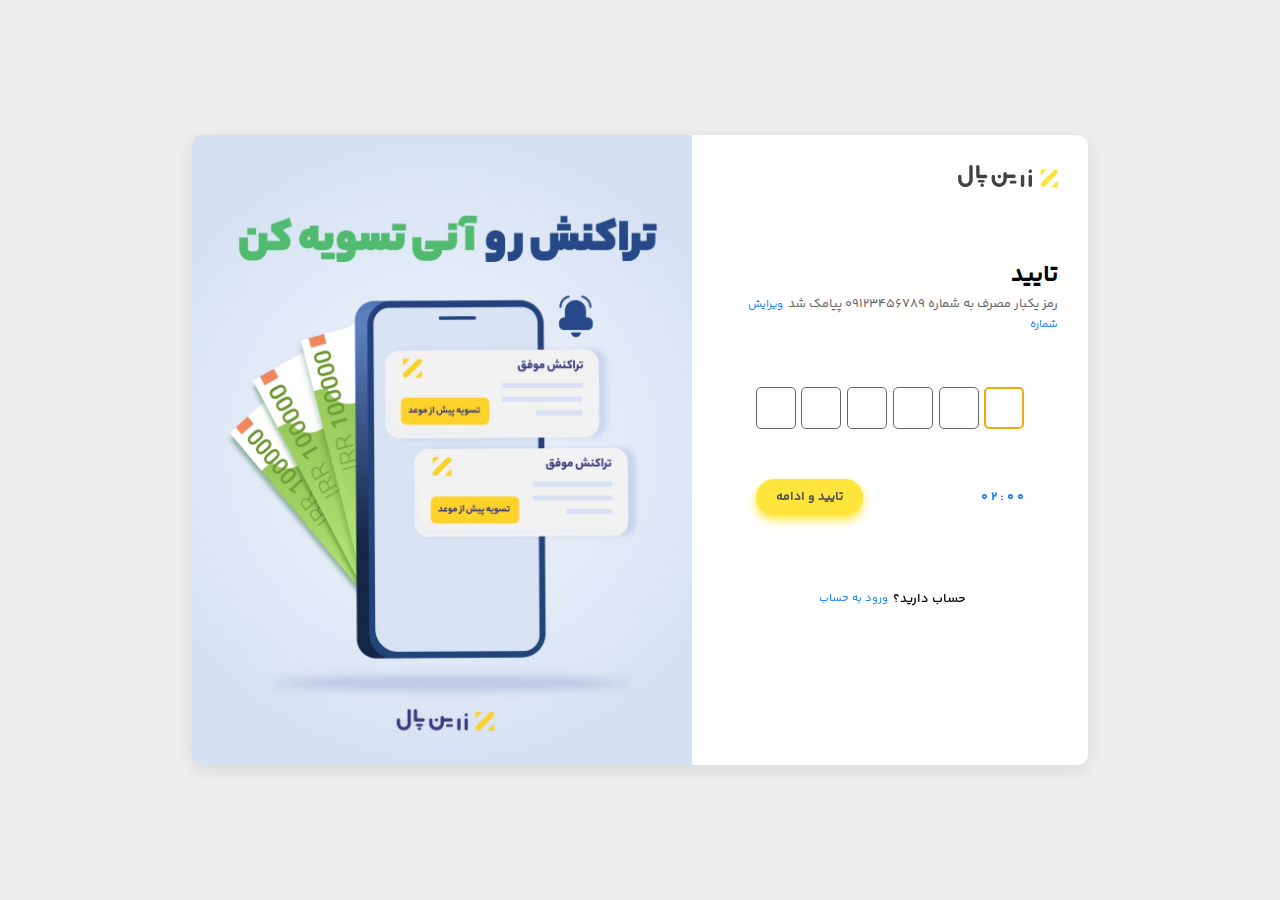
==== index.html @ 66c01ca6 "new Design based on ZarinPal Website" ====
<!DOCTYPE html>
<html lang="en">
  <head>
    <meta charset="utf-8" />
    <meta name="viewport" content="width=device-width, initial-scale=1" />
    <title>Zarrin Pal</title>
    <link href="./style.css" rel="stylesheet" />
  </head>
  <body>
    <main>
      <div class="contentBody">
        <img src="./assets/image/logo.svg" />
        <div class="cardBody">
          <h2>تایید</h2>
          <p>
            رمز یکبار مصرف به شماره 09123456789 پیامک شد<a href="#"
              >ویرایش شماره</a
            >
          </p>
          <form id="form">
            <div class="formInputs">
              <input
                class="form-control"
                type="text"
                maxlength="1"
                oninvalid="this.setCustomValidity('کد را به درستی وارد کنید')"
                size="1"
                min="0"
                max="9"
                pattern="[0-9]{1}"
                onkeypress="return isNumberKey(event)"
                required
                autofocus
              />
              <input
                class="form-control"
                type="text"
                maxlength="1"
                size="1"
                min="0"
                max="9"
                pattern="[0-9]{1}"
                onkeypress="return isNumberKey(event)"
                required
              />
              <input
                class="form-control"
                type="text"
                maxlength="1"
                size="1"
                min="0"
                max="9"
                pattern="[0-9]{1}"
                onkeypress="return isNumberKey(event)"
                required
              />
              <input
                class="form-control"
                type="text"
                maxlength="1"
                size="1"
                min="0"
                max="9"
                pattern="[0-9]{1}"
                onkeypress="return isNumberKey(event)"
                required
              />
              <input
                class="form-control"
                type="text"
                maxlength="1"
                size="1"
                min="0"
                max="9"
                pattern="[0-9]{1}"
                onkeypress="return isNumberKey(event)"
                required
              />
              <input
                class="form-control"
                type="text"
                maxlength="1"
                size="1"
                min="0"
                max="9"
                pattern="[0-9]{1}"
                onkeypress="return isNumberKey(event)"
                required
              />
            </div>
            <div class="formBtns">
              <span id="btn-resend" onclick="startTimer()"></span>
              <button id="btn-verify" type="submit">تایید و ادامه</button>
            </div>
            <div class="existAccount">
              <h5>حساب دارید؟</h5>
              <a href="#">ورود به حساب</a>
            </div>
          </form>
        </div>
      </div>
      <img src="assets/image/banner.jpg" />
    </main>

    <script src="assets/js/custom.js"></script>
    <script src="assets/js/count-down.js"></script>
    <script>
      var btnVerify = document.getElementById("btn-verify");
      btnVerify.disabled = true;
      var container = document.getElementsByClassName("form-wrap")[0];
      container.onkeyup = function (e) {
        var target = e.srcElement;
        var maxLength = parseInt(target.attributes["maxlength"].value, 10);
        var myLength = target.value.length;
        console.log(e);
        if (e.keyCode == 8) {
          target.previousElementSibling.select().focus();
        } else {
          if (target.value !== "" && e.keyCode >= 96 && e.keyCode <= 105) {
            if (myLength >= maxLength) {
              var next = target;
              while ((next = next.nextElementSibling)) {
                if (next == null) break;
                if (next.tagName.toLowerCase() == "input") {
                  next.select().focus();
                  break;
                }
              }
            }
            btnVerify.disabled = false;
          } else {
            target.value = "";
            btnVerify.disabled = true;
          }
        }
      };
    </script>
  </body>
</html>
---- style.css ----
@font-face {
  font-family: Yekan Bakh;
  font-style: normal;
  font-weight: normal;
  src: url("../../assets/fonts/woff/YekanBakhFaNum-Regular.woff") format("woff"),
    url("../../assets/fonts/woff2/YekanBakhFaNum-Regular.woff2") format("woff2");
}

@font-face {
  font-family: Yekan Bakh;
  font-style: normal;
  font-weight: 600;
  src: url("../../assets/fonts/woff/YekanBakhFaNum-SemiBold.woff")
      format("woff"),
    url("../../assets/fonts/woff2/YekanBakhFaNum-SemiBold.woff2")
      format("woff2");
}

@font-face {
  font-family: Yekan Bakh;
  font-style: normal;
  font-weight: bold;
  src: url("../../assets/fonts/woff/YekanBakhFaNum-Bold.woff") format("woff"),
    url("../../assets/fonts/woff2/YekanBakhFaNum-Bold.woff2") format("woff2");
}

/* Me */

* {
  padding: 0;
  margin: 0;
  border: none;
  outline: none;
  text-decoration: none;
  box-sizing: border-box;
  direction: rtl;

  --primary-color: #ffe53b;
  --primary-color-dark: #f1a80b;
  --link-color: #187ff7;
}

body {
  background-color: #eee;
  font-family: "Yekan Bakh";
  width: 100%;
  height: 100vh;
  display: flex;
  justify-content: center;
  align-items: center;
}

main {
  width: 80%;
  min-height: 70vh;
  margin: auto;
  background-color: #fff;
  border-radius: 10px;
  box-shadow: 0 5px 15px 0 rgba(31, 32, 35, 0.1);
  display: flex;
  justify-content: space-between;
  overflow: hidden;
}

img {
  display: none;
  width: 400px;
  object-fit: cover;
}

.contentBody {
  flex: 1;
  padding: 30px;
  display: flex;
  flex-direction: column;
}

.cardBody {
  margin-top: 70px;
  height: 70%;
  display: flex;
  flex-direction: column;
}

.contentBody img {
  width: 100px;
  object-fit: contain;
}

#form {
  width: 80%;
  margin: auto;
  display: flex;
  flex-direction: column;
  justify-content: center;
  align-items: center;
  gap: 20px;
}

.formInputs,
.formBtns {
  width: 100%;
  display: flex;
  justify-content: space-between;
  align-items: center;
}

input {
  border: 1px solid #666;
  border-radius: 5px;
  text-align: center;
  padding: 10px 7px;
  margin-top: 10px;
  font-family: "Yekan Bakh";
}
input:focus {
  border: 2px solid var(--primary-color-dark);
  padding: 9px 6px;
}

.formBtns {
  gap: 10px;
  margin-top: 30px;
}
.formBtns button {
  font-family: "Yekan Bakh";
  font-weight: bold;
  font-size: 0.8rem;
  background-color: var(--primary-color);
  padding: 8px 20px;
  border-radius: 20px;
  box-shadow: 0 5px 10px var(--primary-color);
  transition: 0.3s;
  color: #555;
  cursor: pointer;
}
.formBtns span {
  font-weight: bold;
  font-size: 0.8rem;
  min-width: 50px;
  color: var(--link-color);
  cursor: pointer;
}

a:hover,
.formBtns button:hover,
.formBtns span:hover {
  opacity: 0.5;
}

p {
  font-size: 0.8rem;
  color: #666;
}

.existAccount {
  display: flex;
  justify-content: space-around;
  align-items: center;
  margin-top: 50px;
}

h5 {
  font-weight: 600;
  font-size: 0.8rem;
}

a {
  color: var(--link-color);
  font-weight: normal;
  font-size: 0.7rem;
  margin: 5px;
  transition: 0.3s;
}

@media (min-width: 600px) {
  main {
    width: 70%;
  }
}

@media (min-width: 768px) {
  main {
    width: 50%;
  }
}

@media (min-width: 992px) {
  main {
    width: 80%;
  }
  img {
    display: block;
  }
}

@media (min-width: 1080px) {
  img {
    width: 500px;
  }
}
@media (min-width: 1250px) {
  main {
    width: 70%;
  }
}
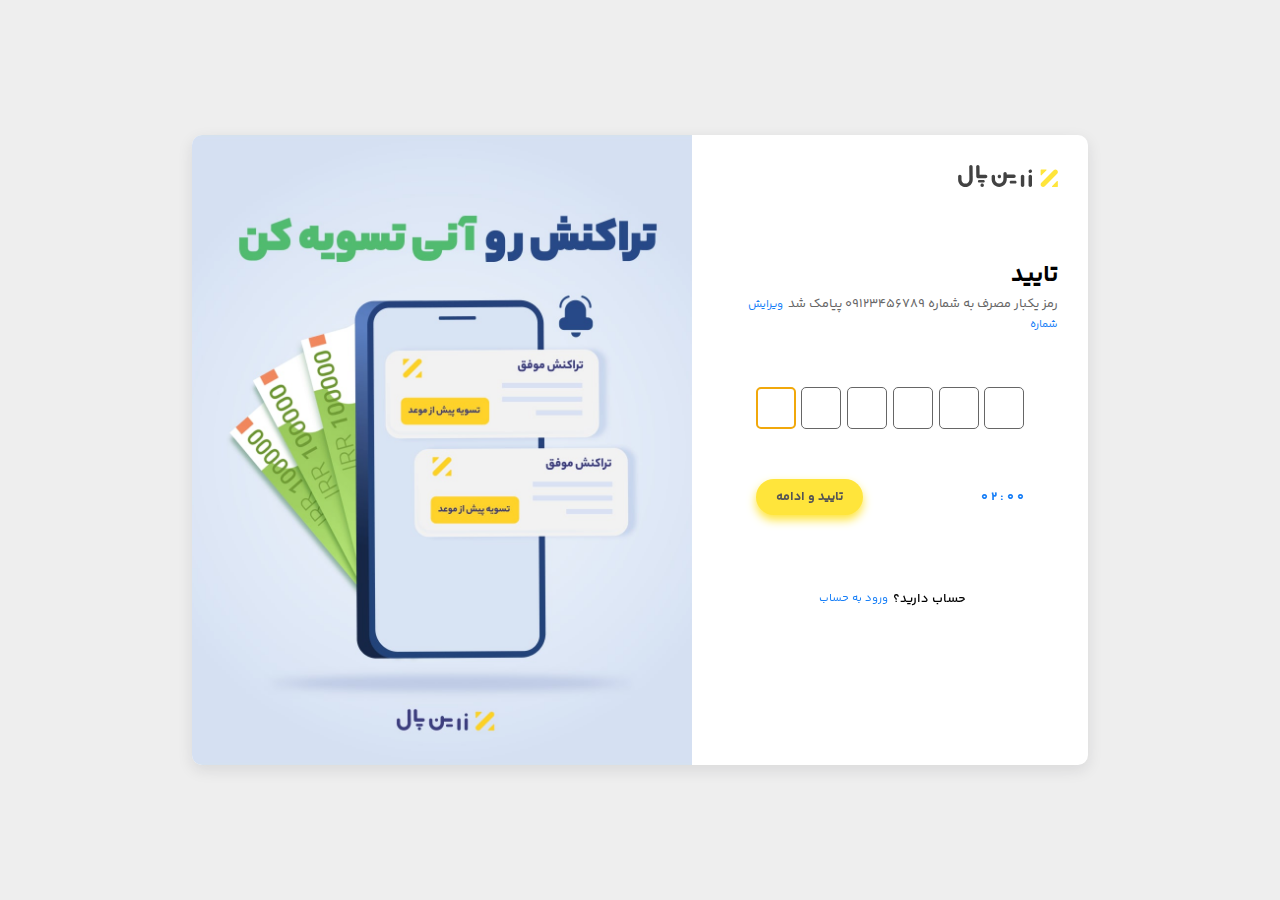
==== commit 6e6f40fa: "auto focus inputs and bug fixed" ====
--- a/index.html
+++ b/index.html
@@ -1,5 +1,5 @@
 <!DOCTYPE html>
-<html lang="en">
+<html lang="fa">
   <head>
     <meta charset="utf-8" />
     <meta name="viewport" content="width=device-width, initial-scale=1" />
@@ -28,19 +28,6 @@
                 min="0"
                 max="9"
                 pattern="[0-9]{1}"
-                onkeypress="return isNumberKey(event)"
-                required
-                autofocus
-              />
-              <input
-                class="form-control"
-                type="text"
-                maxlength="1"
-                size="1"
-                min="0"
-                max="9"
-                pattern="[0-9]{1}"
-                onkeypress="return isNumberKey(event)"
                 required
               />
               <input
@@ -51,7 +38,6 @@
                 min="0"
                 max="9"
                 pattern="[0-9]{1}"
-                onkeypress="return isNumberKey(event)"
                 required
               />
               <input
@@ -62,7 +48,6 @@
                 min="0"
                 max="9"
                 pattern="[0-9]{1}"
-                onkeypress="return isNumberKey(event)"
                 required
               />
               <input
@@ -73,7 +58,6 @@
                 min="0"
                 max="9"
                 pattern="[0-9]{1}"
-                onkeypress="return isNumberKey(event)"
                 required
               />
               <input
@@ -84,8 +68,18 @@
                 min="0"
                 max="9"
                 pattern="[0-9]{1}"
-                onkeypress="return isNumberKey(event)"
                 required
+              />
+              <input
+                class="form-control"
+                type="text"
+                maxlength="1"
+                size="1"
+                min="0"
+                max="9"
+                pattern="[0-9]{1}"
+                required
+                autofocus
               />
             </div>
             <div class="formBtns">
@@ -102,38 +96,6 @@
       <img src="assets/image/banner.jpg" />
     </main>
 
-    <script src="assets/js/custom.js"></script>
-    <script src="assets/js/count-down.js"></script>
-    <script>
-      var btnVerify = document.getElementById("btn-verify");
-      btnVerify.disabled = true;
-      var container = document.getElementsByClassName("form-wrap")[0];
-      container.onkeyup = function (e) {
-        var target = e.srcElement;
-        var maxLength = parseInt(target.attributes["maxlength"].value, 10);
-        var myLength = target.value.length;
-        console.log(e);
-        if (e.keyCode == 8) {
-          target.previousElementSibling.select().focus();
-        } else {
-          if (target.value !== "" && e.keyCode >= 96 && e.keyCode <= 105) {
-            if (myLength >= maxLength) {
-              var next = target;
-              while ((next = next.nextElementSibling)) {
-                if (next == null) break;
-                if (next.tagName.toLowerCase() == "input") {
-                  next.select().focus();
-                  break;
-                }
-              }
-            }
-            btnVerify.disabled = false;
-          } else {
-            target.value = "";
-            btnVerify.disabled = true;
-          }
-        }
-      };
-    </script>
+    <script src="./app.js"></script>
   </body>
 </html>
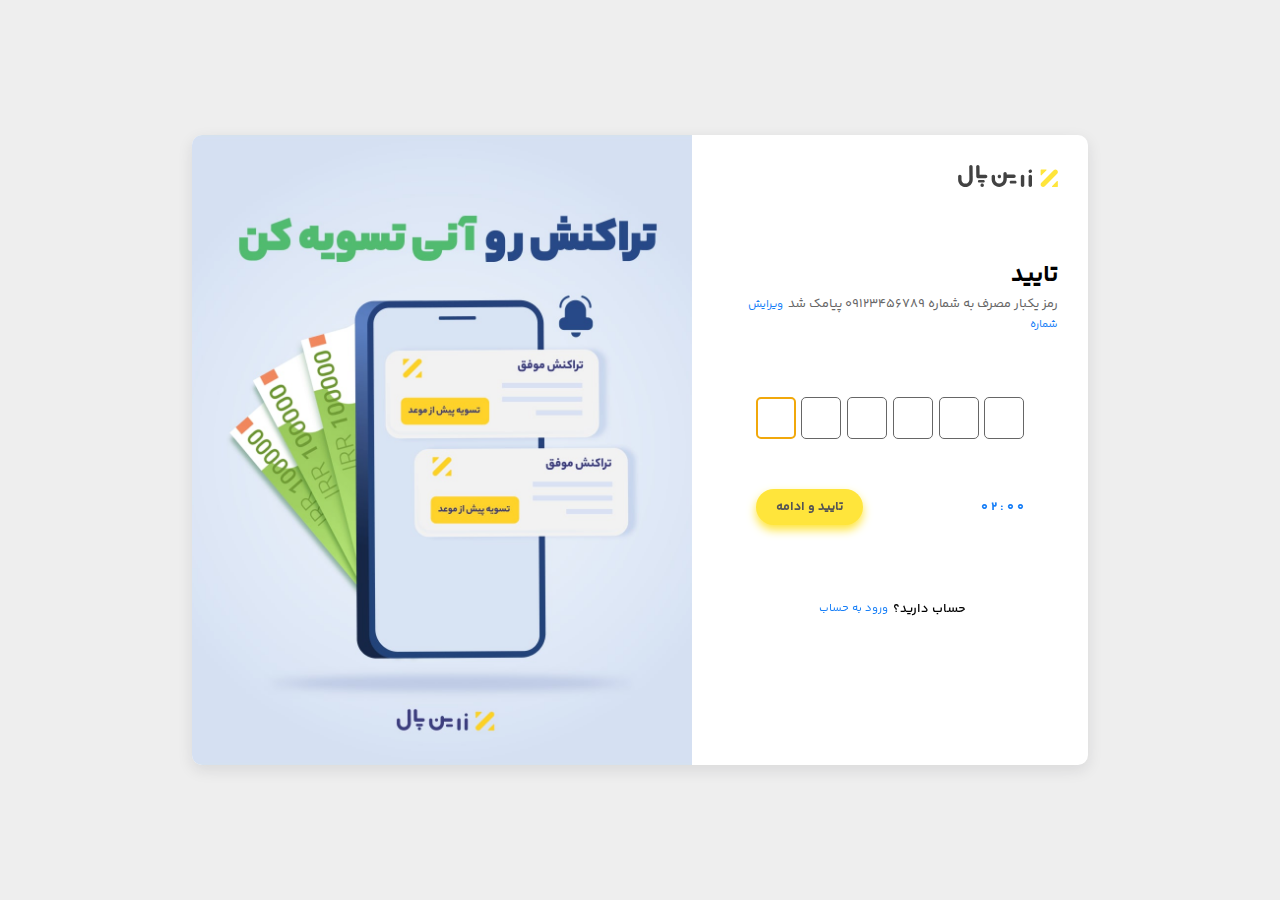
==== commit a9e301e1: "auto focus clean code" ====
--- a/index.html
+++ b/index.html
@@ -19,64 +19,14 @@
           </p>
           <form id="form">
             <div class="formInputs">
+              <input type="text" maxlength="1" pattern="[0-9]{1}" required />
+              <input type="text" maxlength="1" pattern="[0-9]{1}" required />
+              <input type="text" maxlength="1" pattern="[0-9]{1}" required />
+              <input type="text" maxlength="1" pattern="[0-9]{1}" required />
+              <input type="text" maxlength="1" pattern="[0-9]{1}" required />
               <input
-                class="form-control"
                 type="text"
                 maxlength="1"
-                oninvalid="this.setCustomValidity('کد را به درستی وارد کنید')"
-                size="1"
-                min="0"
-                max="9"
-                pattern="[0-9]{1}"
-                required
-              />
-              <input
-                class="form-control"
-                type="text"
-                maxlength="1"
-                size="1"
-                min="0"
-                max="9"
-                pattern="[0-9]{1}"
-                required
-              />
-              <input
-                class="form-control"
-                type="text"
-                maxlength="1"
-                size="1"
-                min="0"
-                max="9"
-                pattern="[0-9]{1}"
-                required
-              />
-              <input
-                class="form-control"
-                type="text"
-                maxlength="1"
-                size="1"
-                min="0"
-                max="9"
-                pattern="[0-9]{1}"
-                required
-              />
-              <input
-                class="form-control"
-                type="text"
-                maxlength="1"
-                size="1"
-                min="0"
-                max="9"
-                pattern="[0-9]{1}"
-                required
-              />
-              <input
-                class="form-control"
-                type="text"
-                maxlength="1"
-                size="1"
-                min="0"
-                max="9"
                 pattern="[0-9]{1}"
                 required
                 autofocus
--- a/style.css
+++ b/style.css
@@ -103,6 +103,7 @@
   display: flex;
   justify-content: space-between;
   align-items: center;
+  margin-top: 30px;
 }
 
 input {
@@ -110,8 +111,8 @@
   border-radius: 5px;
   text-align: center;
   padding: 10px 7px;
-  margin-top: 10px;
   font-family: "Yekan Bakh";
+  width: 40px;
 }
 input:focus {
   border: 2px solid var(--primary-color-dark);
@@ -120,7 +121,6 @@
 
 .formBtns {
   gap: 10px;
-  margin-top: 30px;
 }
 .formBtns button {
   font-family: "Yekan Bakh";
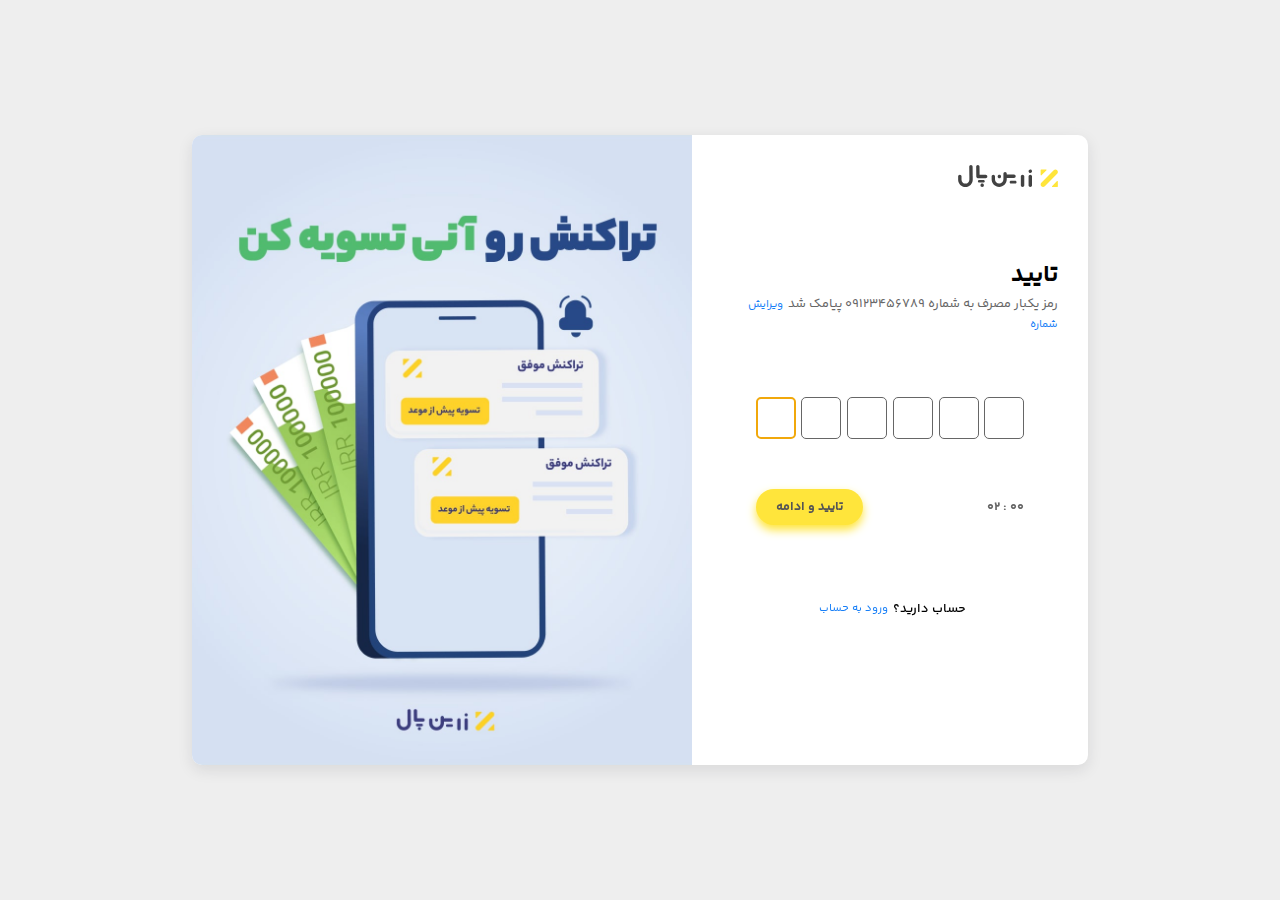
==== commit 25b1382b: "timer is cleaned" ====
--- a/index.html
+++ b/index.html
@@ -33,7 +33,7 @@
               />
             </div>
             <div class="formBtns">
-              <span id="btn-resend" onclick="startTimer()"></span>
+              <span id="resendField"></span>
               <button id="btn-verify" type="submit">تایید و ادامه</button>
             </div>
             <div class="existAccount">
--- a/style.css
+++ b/style.css
@@ -173,6 +173,14 @@
   transition: 0.3s;
 }
 
+.disabled {
+  color: #666 !important;
+  cursor: default !important;
+}
+.disabled:hover {
+  opacity: 1 !important;
+}
+
 @media (min-width: 600px) {
   main {
     width: 70%;
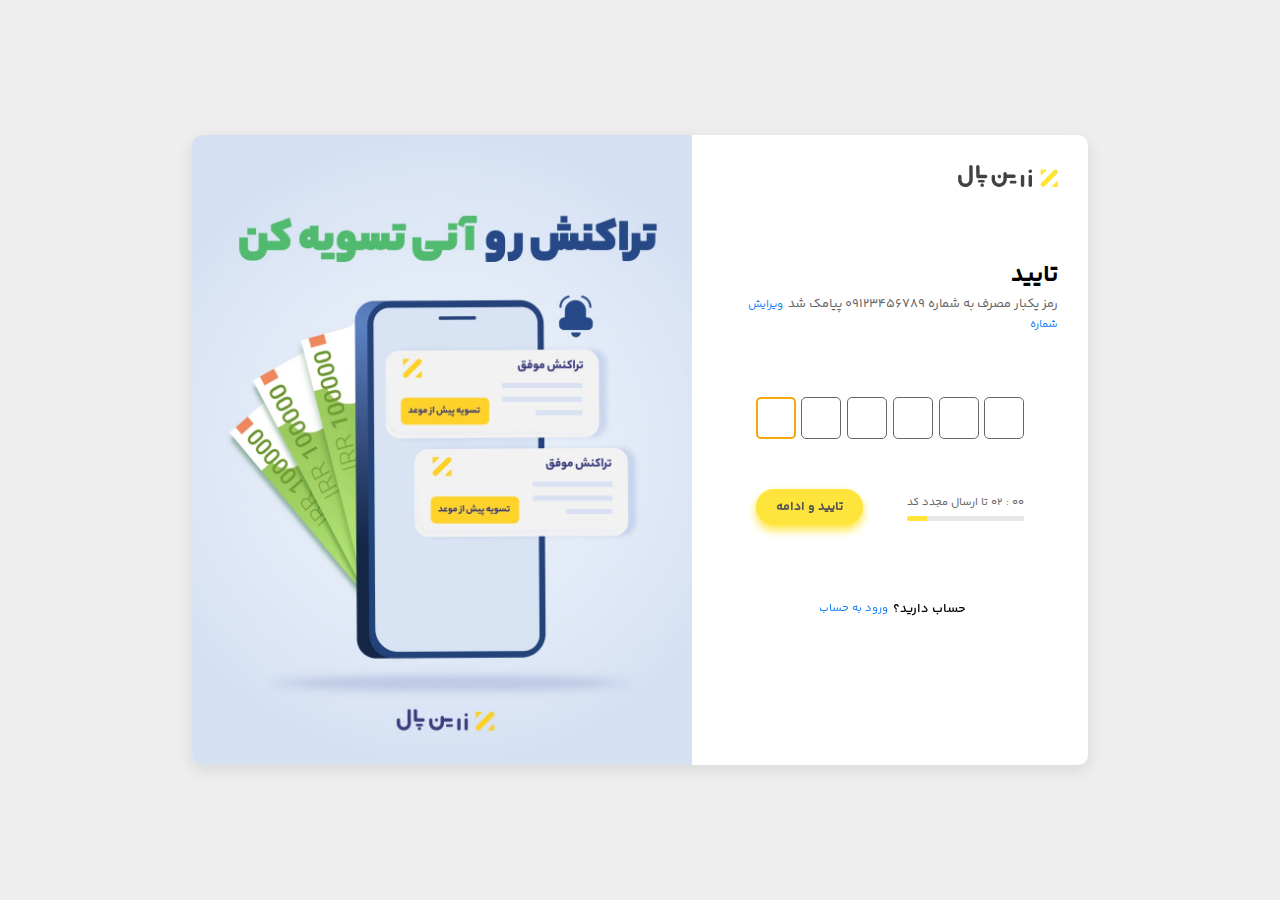
==== commit a9d77c4e: "progress bar added to timer" ====
--- a/index.html
+++ b/index.html
@@ -33,7 +33,10 @@
               />
             </div>
             <div class="formBtns">
-              <span id="resendField"></span>
+              <div>
+                <span id="resendField"></span>
+                <progress id="timeProgress" value="100" max="100"></progress>
+              </div>
               <button id="btn-verify" type="submit">تایید و ادامه</button>
             </div>
             <div class="existAccount">
--- a/style.css
+++ b/style.css
@@ -135,8 +135,7 @@
   cursor: pointer;
 }
 .formBtns span {
-  font-weight: bold;
-  font-size: 0.8rem;
+  font-size: 0.7rem;
   min-width: 50px;
   color: var(--link-color);
   cursor: pointer;
@@ -181,6 +180,29 @@
   opacity: 1 !important;
 }
 
+.formBtns > div {
+  display: flex;
+  flex-direction: column;
+  justify-content: center;
+  gap: 5px;
+}
+
+progress {
+  height: 5px;
+  width: 100%;
+  border-radius: 7px;
+  overflow: hidden;
+}
+progress[value]::-webkit-progress-bar {
+  background-color: var(--primary-color);
+}
+progress[value]::-webkit-progress-value {
+  background-color: #e6e6e6;
+}
+progress[value]::-moz-progress-bar {
+  background-color: #e6e6e6;
+}
+
 @media (min-width: 600px) {
   main {
     width: 70%;
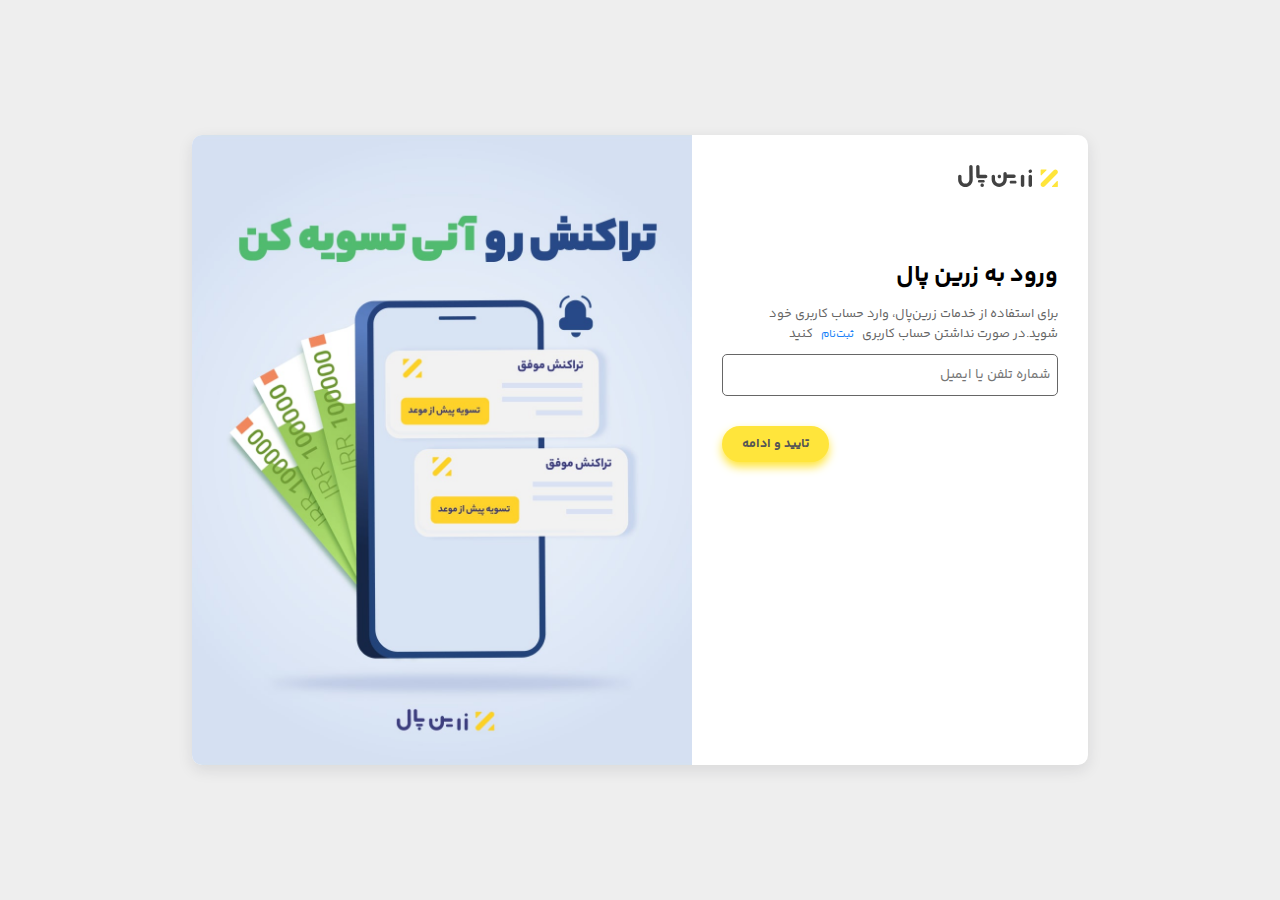
==== commit 479ae241: "Add Number Input" ====
--- a/index.html
+++ b/index.html
@@ -10,10 +10,29 @@
     <main>
       <div class="contentBody">
         <img src="./assets/image/logo.svg" />
-        <div class="cardBody">
+        <div class="cardGetNumberOrEmailBody">
+          <h2>ورود به زرین پال</h2>
+          <p>
+            برای استفاده از خدمات زرین‌پال، وارد حساب کاربری خود شوید.در صورت
+            نداشتن حساب کاربری <a href="#">ثبت‌‌نام</a> کنید
+          </p>
+          <form id="NumberOrEmailForm">
+            <input
+              class="inputNumberOrEmail"
+              placeholder="شماره تلفن یا ایمیل"
+              type="text"
+              required
+            />
+            <div class="formBtns">
+              <button id="btnVerifyNumber" type="submit">تایید و ادامه</button>
+            </div>
+          </form>
+        </div>
+        <div class="cardSmsPasswordBody">
           <h2>تایید</h2>
           <p>
-            رمز یکبار مصرف به شماره 09123456789 پیامک شد<a href="#"
+            رمز یکبار مصرف به شماره
+            <span class="verifingNumber">09123456789</span> پیامک شد<a href="#"
               >ویرایش شماره</a
             >
           </p>
@@ -35,7 +54,7 @@
             <div class="formBtns">
               <div>
                 <span id="resendField"></span>
-                <progress id="timeProgress" value="100" max="100"></progress>
+                <progress id="timeProgress" value="120" max="120"></progress>
               </div>
               <button id="btn-verify" type="submit">تایید و ادامه</button>
             </div>
--- a/style.css
+++ b/style.css
@@ -75,11 +75,25 @@
   flex-direction: column;
 }
 
-.cardBody {
+.cardSmsPasswordBody,
+.cardGetNumberOrEmailBody {
   margin-top: 70px;
   height: 70%;
   display: flex;
   flex-direction: column;
+}
+
+.cardGetNumberOrEmailBody {
+  gap: 10px;
+}
+
+.inputNumberOrEmail {
+  width: 100%;
+  text-align: start;
+}
+
+#btnVerifyNumber {
+  margin-right: auto;
 }
 
 .contentBody img {
